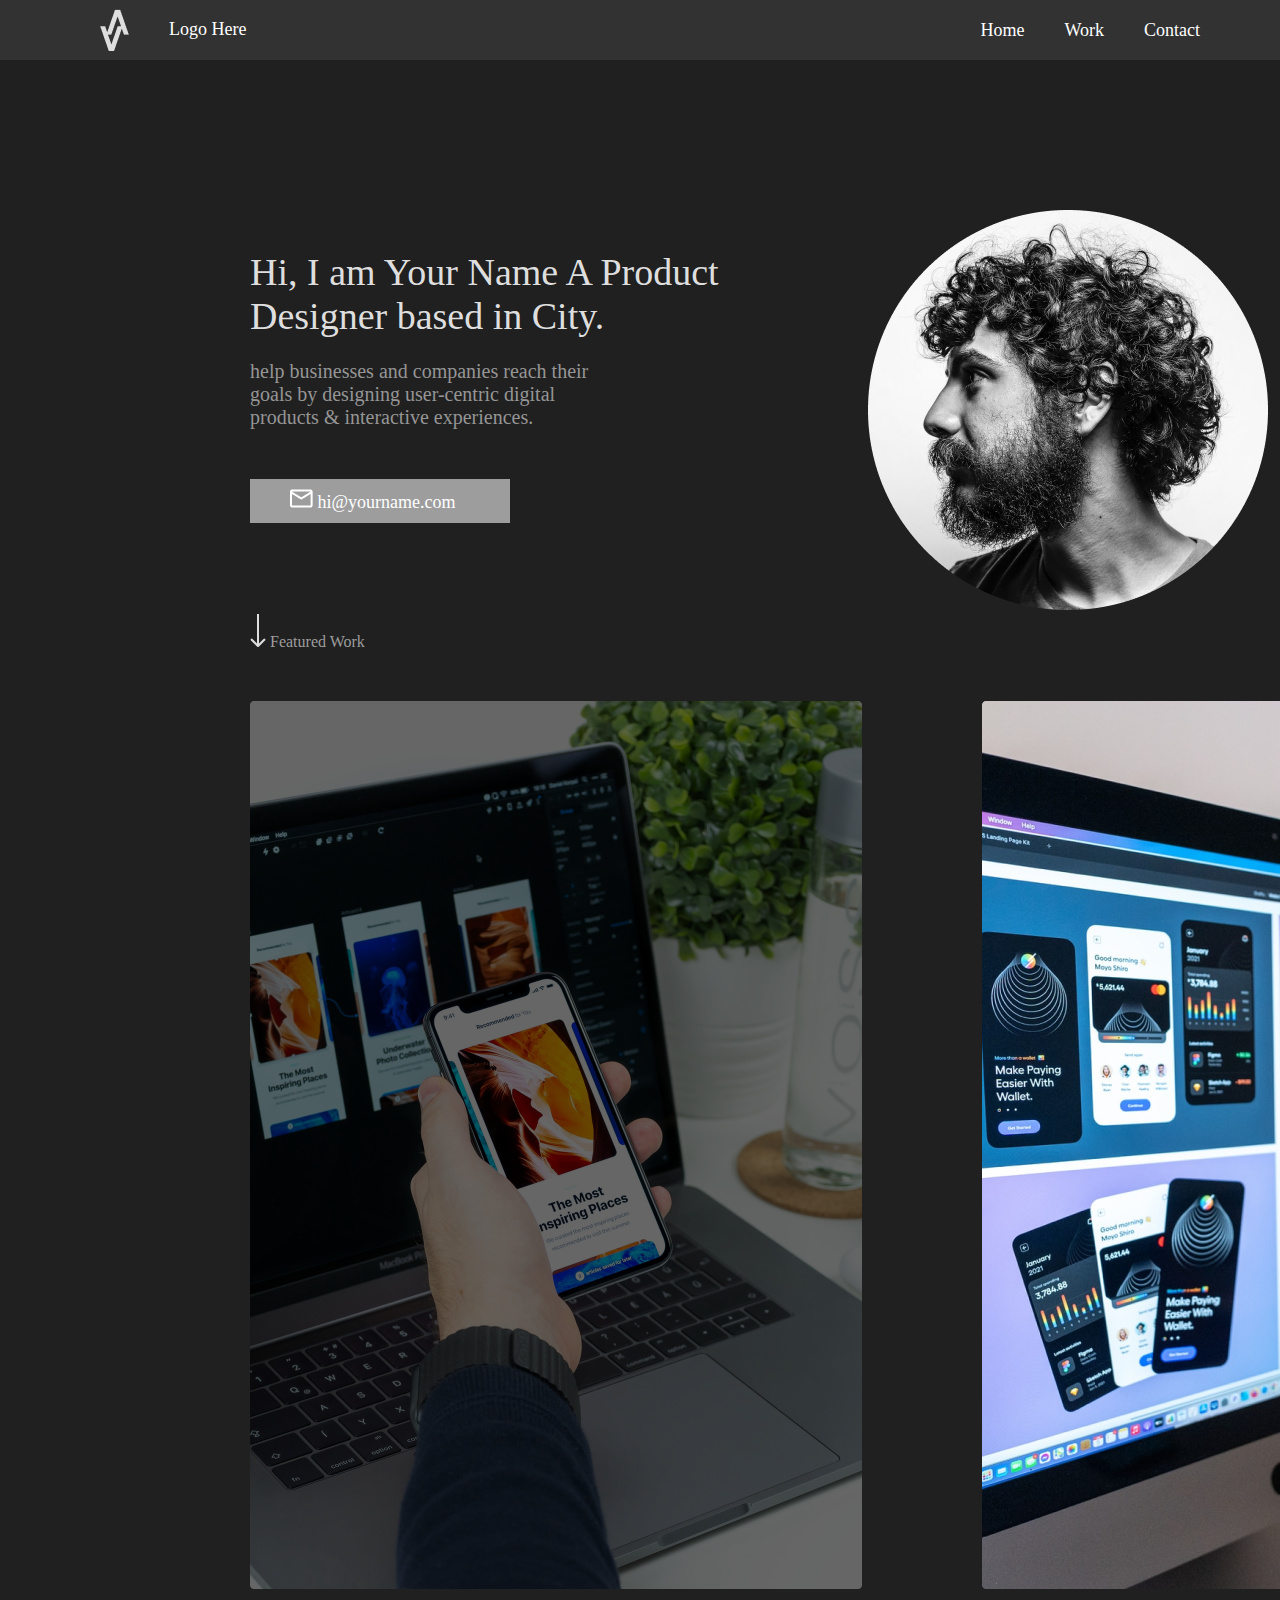
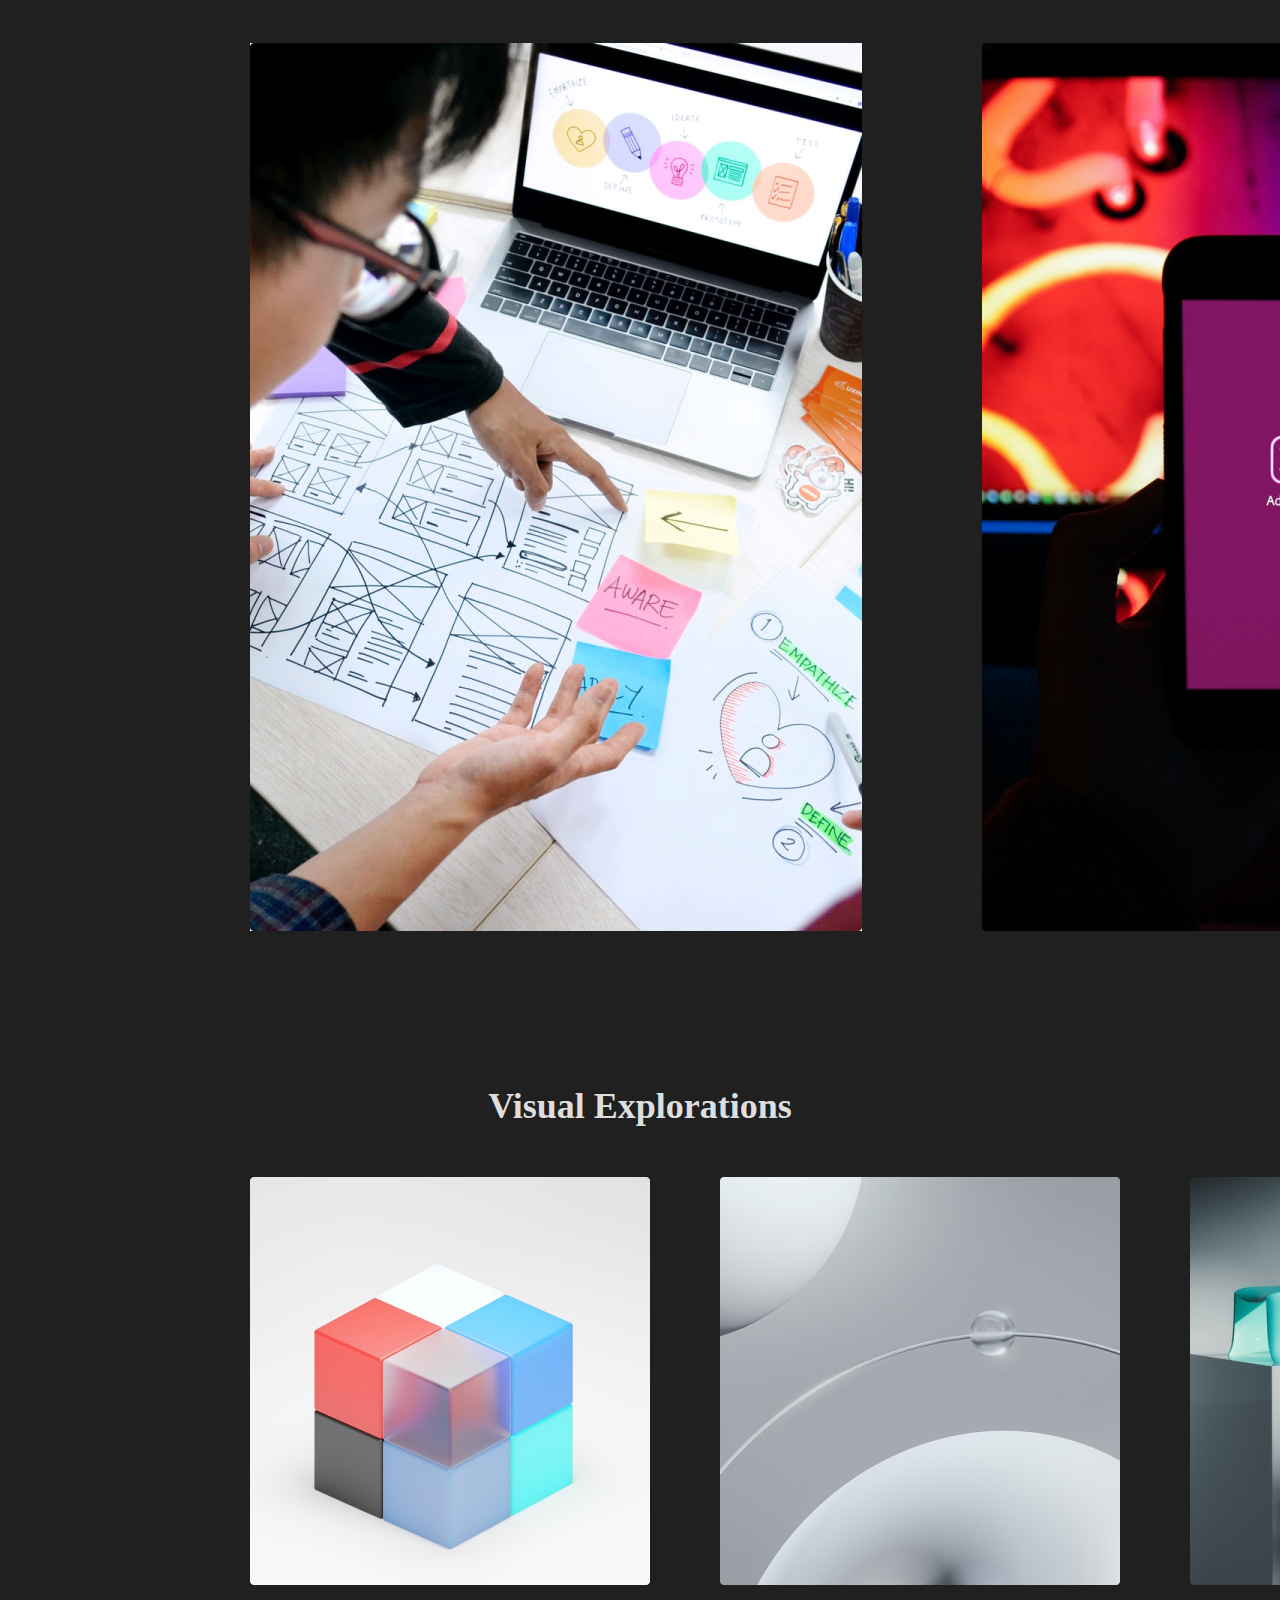
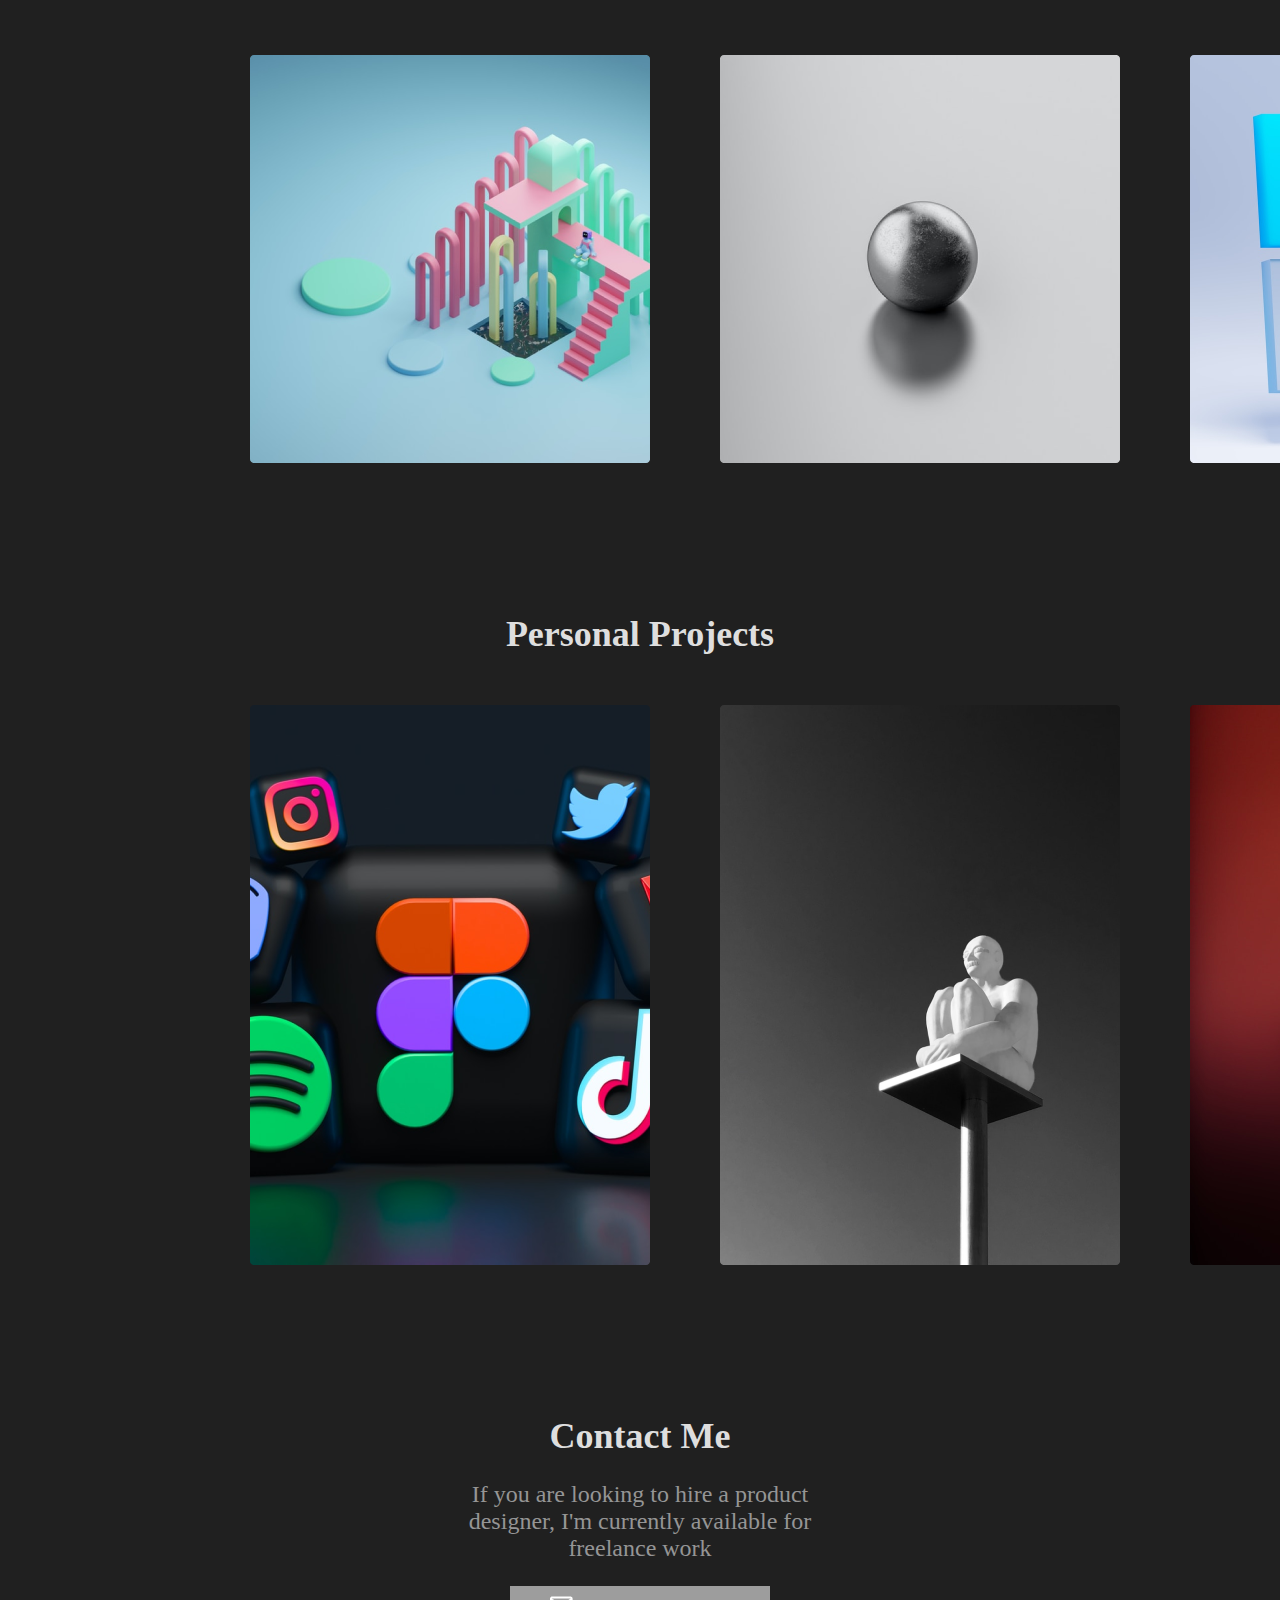
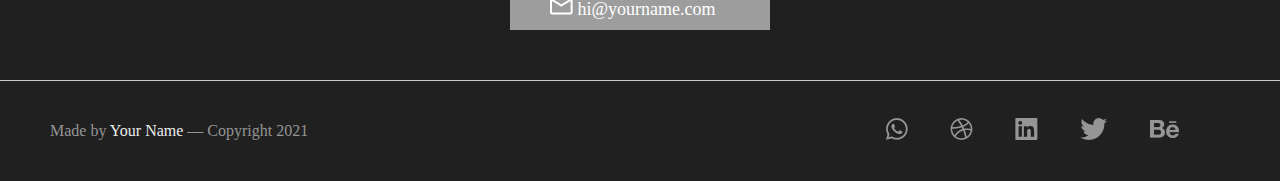
==== index.html @ 7e9dc646 "final project" ====
<!DOCTYPE html>
<html lang="ka">

<head>
    <title> Logo Here </title>
    <link rel="stylesheet" href="./styles/main.css">
</head>
    
<body>
    <header>
        <nav class="d-flex justify-content-between align-items-center">
            <div class="catalog-left">
                <img src="./assets/img/Group 2.png"> <a href="#"> Logo Here </a>
            </div>
            <div class="catalog-right">
                <a href="#"> Home </a>
                <a href="file:///home/notoriousg/Desktop/final-project/work.html#"> Work </a>
                <a href="#"> Contact </a>
            </div>
        </nav>
    </header>

    <div class="container">
        <div>
            <div class="hi">
                 Hi, I am Your Name A Product Designer based in City.
            </div>
            <p class="help">
                help businesses and companies reach 
                their goals by designing user-centric digital 
                products & interactive experiences.
            </p>
            <div class="email">
                <img src="./assets/img/Group.png">

                 hi@yourname.com
                 
            </div>
        </div>
        <div class="div-img">
            <img src="./assets/img/unsplash_XHVpWcr5grQ.png">
        </div>    
    </div>

    <div class="arrow">
        <img src="./assets/img/Arrow 1.png">
         Featured Work
    </div>

    <div class="grid-container">
        <div class="grid-item"><img src="./assets/img/unsplash_mxPiMiz7KCo.png" width="612px" height="888px"></div>
        <div class="grid-ittem"><img src="./assets/img/unsplash_g-pKprPg5yw.png" width="612px" height="888px"></div>
        <div class="grid-iteem"><img src="./assets/img/unsplash_pqzRfBhd9r0.jpg" width="612px" height="888px"></div>
        <div class="grid-item"><img src="./assets/img/unsplash_x-HpilsdKEk.png" width="612px" height="888px"></div>
    </div>

    <h1>
        Visual Explorations
    </h1>

    <div class="second-grid-container">
        <div class="grid-item"><img src="./assets/img/unsplash_fd6K_OFlnRA.png"></div>
        <div class="grid-item"><img src="./assets/img/unsplash_Glel-RswQqM.png"></div>
        <div class="grid-item"><img src="./assets/img/unsplash_pPTw_RTkvXQ.png"></div>
        <div class="grid-item"><img src="./assets/img/unsplash_hpEcXWOJjjc.png"></div>
        <div class="grid-item"><img src="./assets/img/unsplash_3CoSLrSrvhY.png"></div>
        <div class="grid-item"><img src="./assets/img/unsplash_qAR2ndjOAsE.png"></div>
    </div> 

    <h1>
        Personal Projects
    </h1>

    <div class="third-grid-container">
        <div class="grid-item"><img src="./assets/img/Rectangle 4.png"></div>
        <div class="grid-item"><img src="./assets/img/1.png"></div>
        <div class="grid-item"><img src="./assets/img/2.png"></div>
    </div>

    <h1>
        Contact Me
    </h1>
        <p class="work">
            If you are looking to hire a product designer, 
            I'm currently available for freelance work
        </p>
    
    <div class="email-repeat">
        <img src="./assets/img/Group.png">

        hi@yourname.com
             
    </div>

    <div class="second-container">
        <div>
            <div class="copyright">
                Made by <span> Your Name </span> — Copyright 2021
            </div>
        </div>
            <div class="icons">
                <img src="./assets/img/Icons.png">
            </div>
    </div>




</body>
---- styles/main.css ----
@import './header.css';
@import './flexbox.css';
@import './grid.css';

body {
    background-color: #202020;
    margin: 0;
}

.arrow {
    color: #9D9D9D;
    width: 120px;
    margin-left: 250px;
    align-items: center;
    font-size: 16px;
}

h1 {
    color: #DEDEDE;
    align-items: center;
    text-align: center;
    margin-top: 150px;
    font-size: 36px;
}


.email-repeat  {
    color: white;
    background-color: #9D9D9D;
    align-items: center;
    margin-inline: auto;
    width: 180px;
    padding: 10px 40px;
    font-size: 18px;
}

.cont{
    height: 60px;
    background-color: transparent;
}

.main-container {
    display: flex;
    height: 893px;
}

h2 {
    margin-top: 128px;
    margin-left: 80px;
    color: #959595;
    font-size: 16px;
}

.covibe {
    color: #DEDEDE;
    font-size: 32px;
    width: 344px;
    margin-top: 12px;
    margin-left: 80px;
}

.designing {
    color: #DEDEDE;
    font-size: 32px;
    width: 1248px;
    margin-top: 12px;
    margin-left: 80px;
}

.launch-photo {
    margin-top: 120px;
}

.lorem {
    color: #DEDEDE;
    font-size: 32px;
    width: 1248px;
    margin-top: 12px;
    margin-left: 80px;
}

.tiktok {
    margin-top: 50px;
    margin-left: 80px;
}
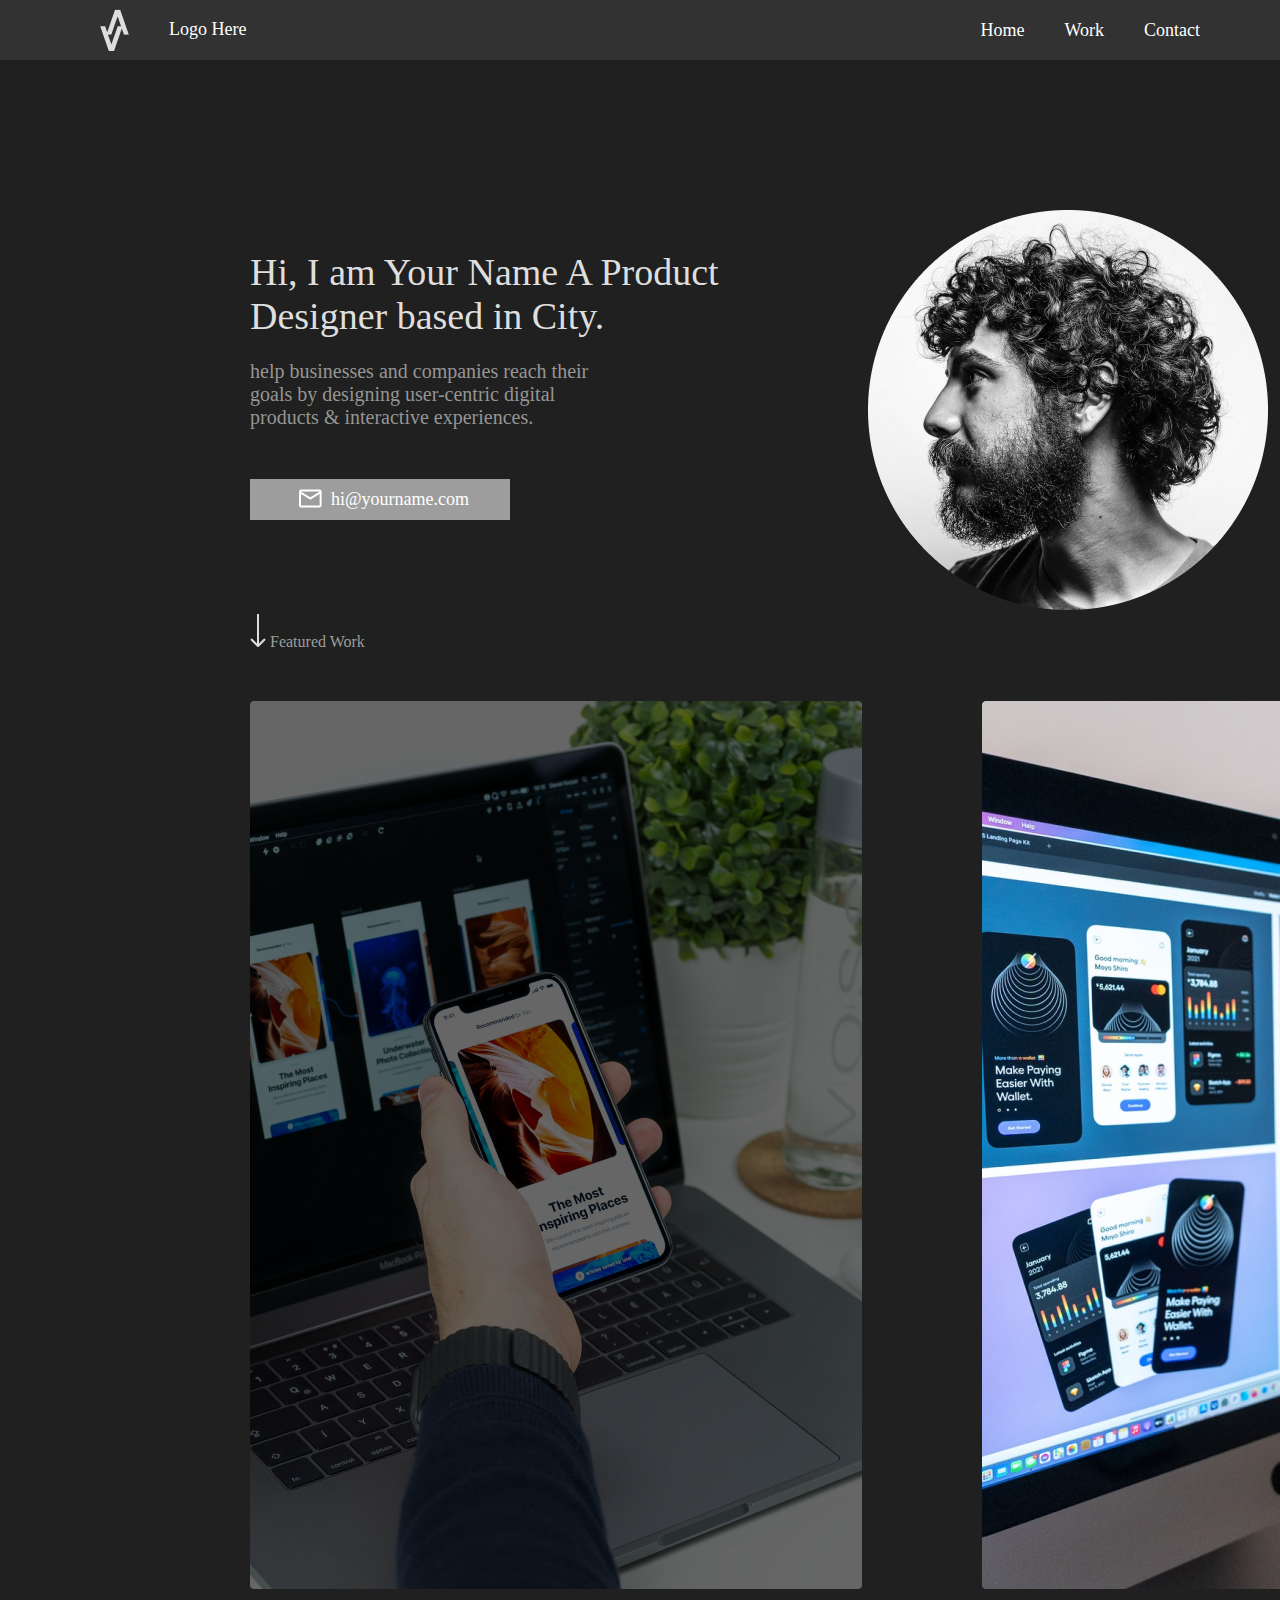
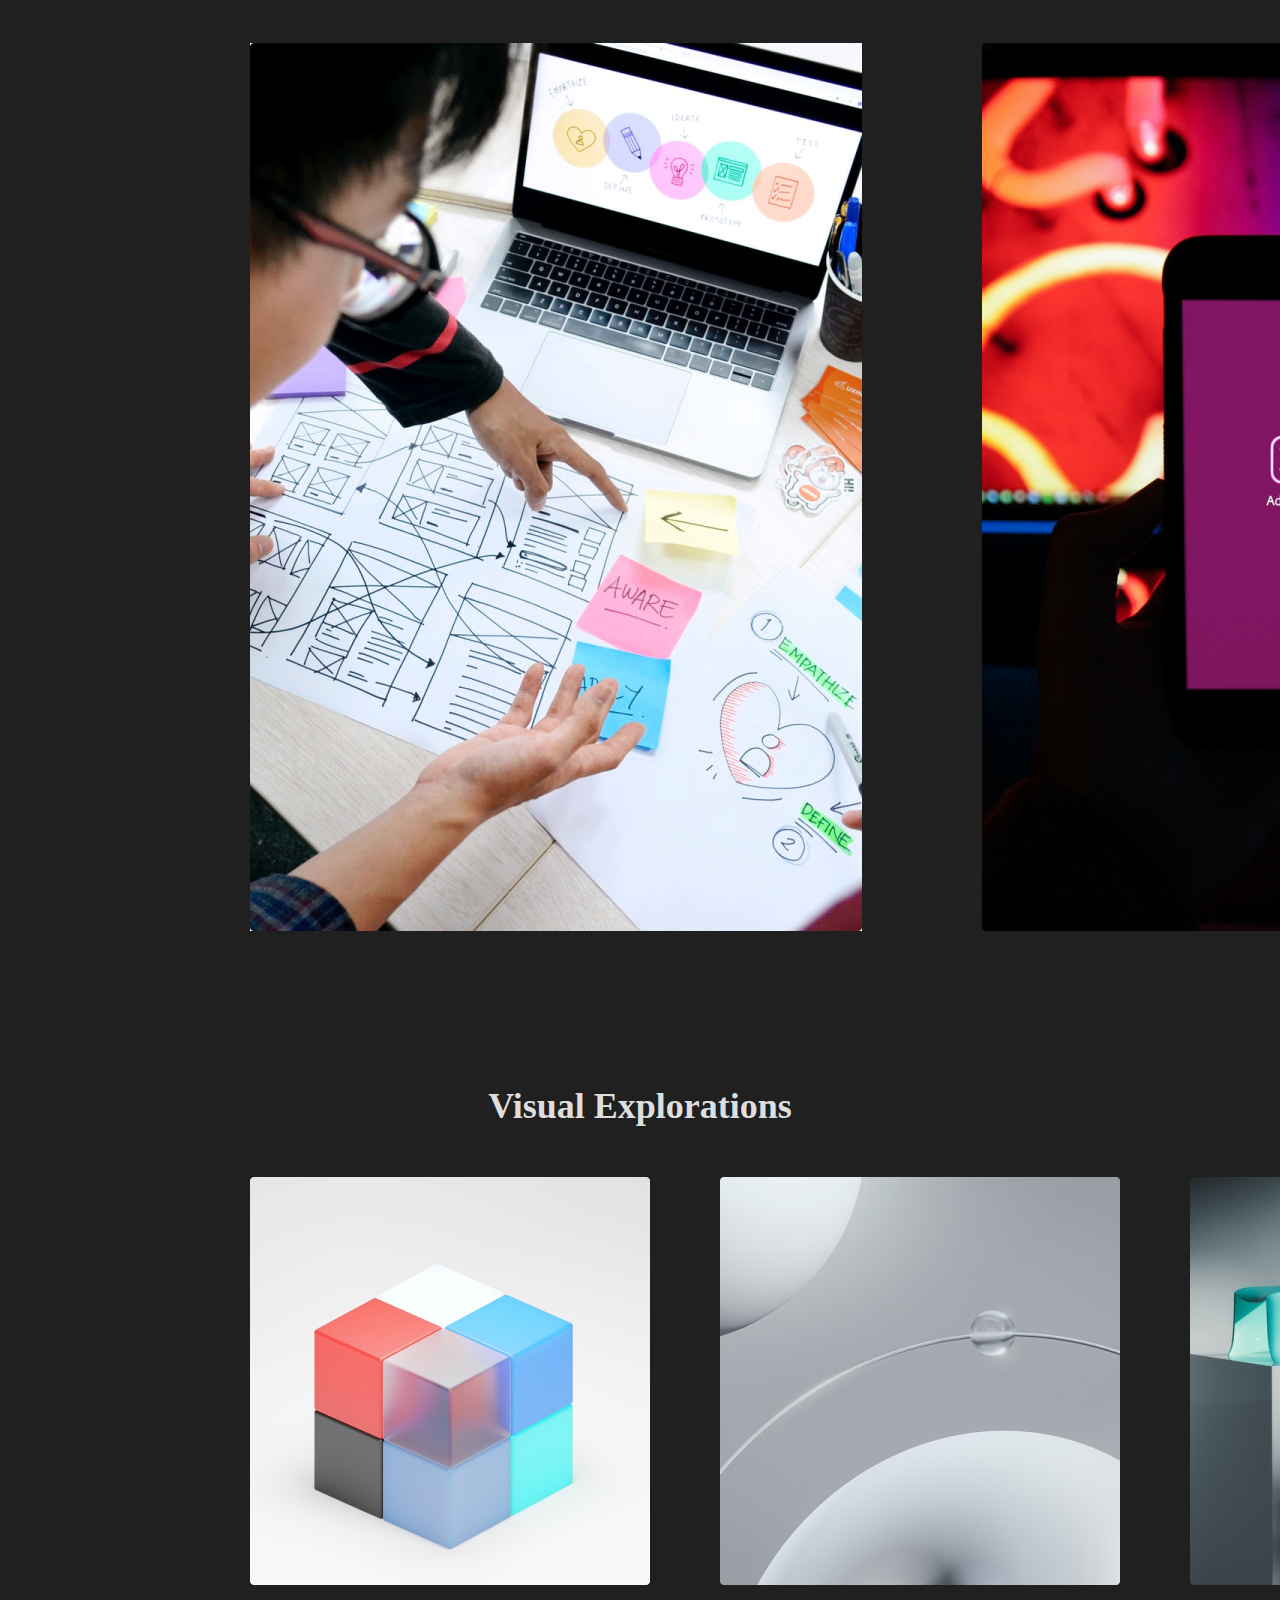
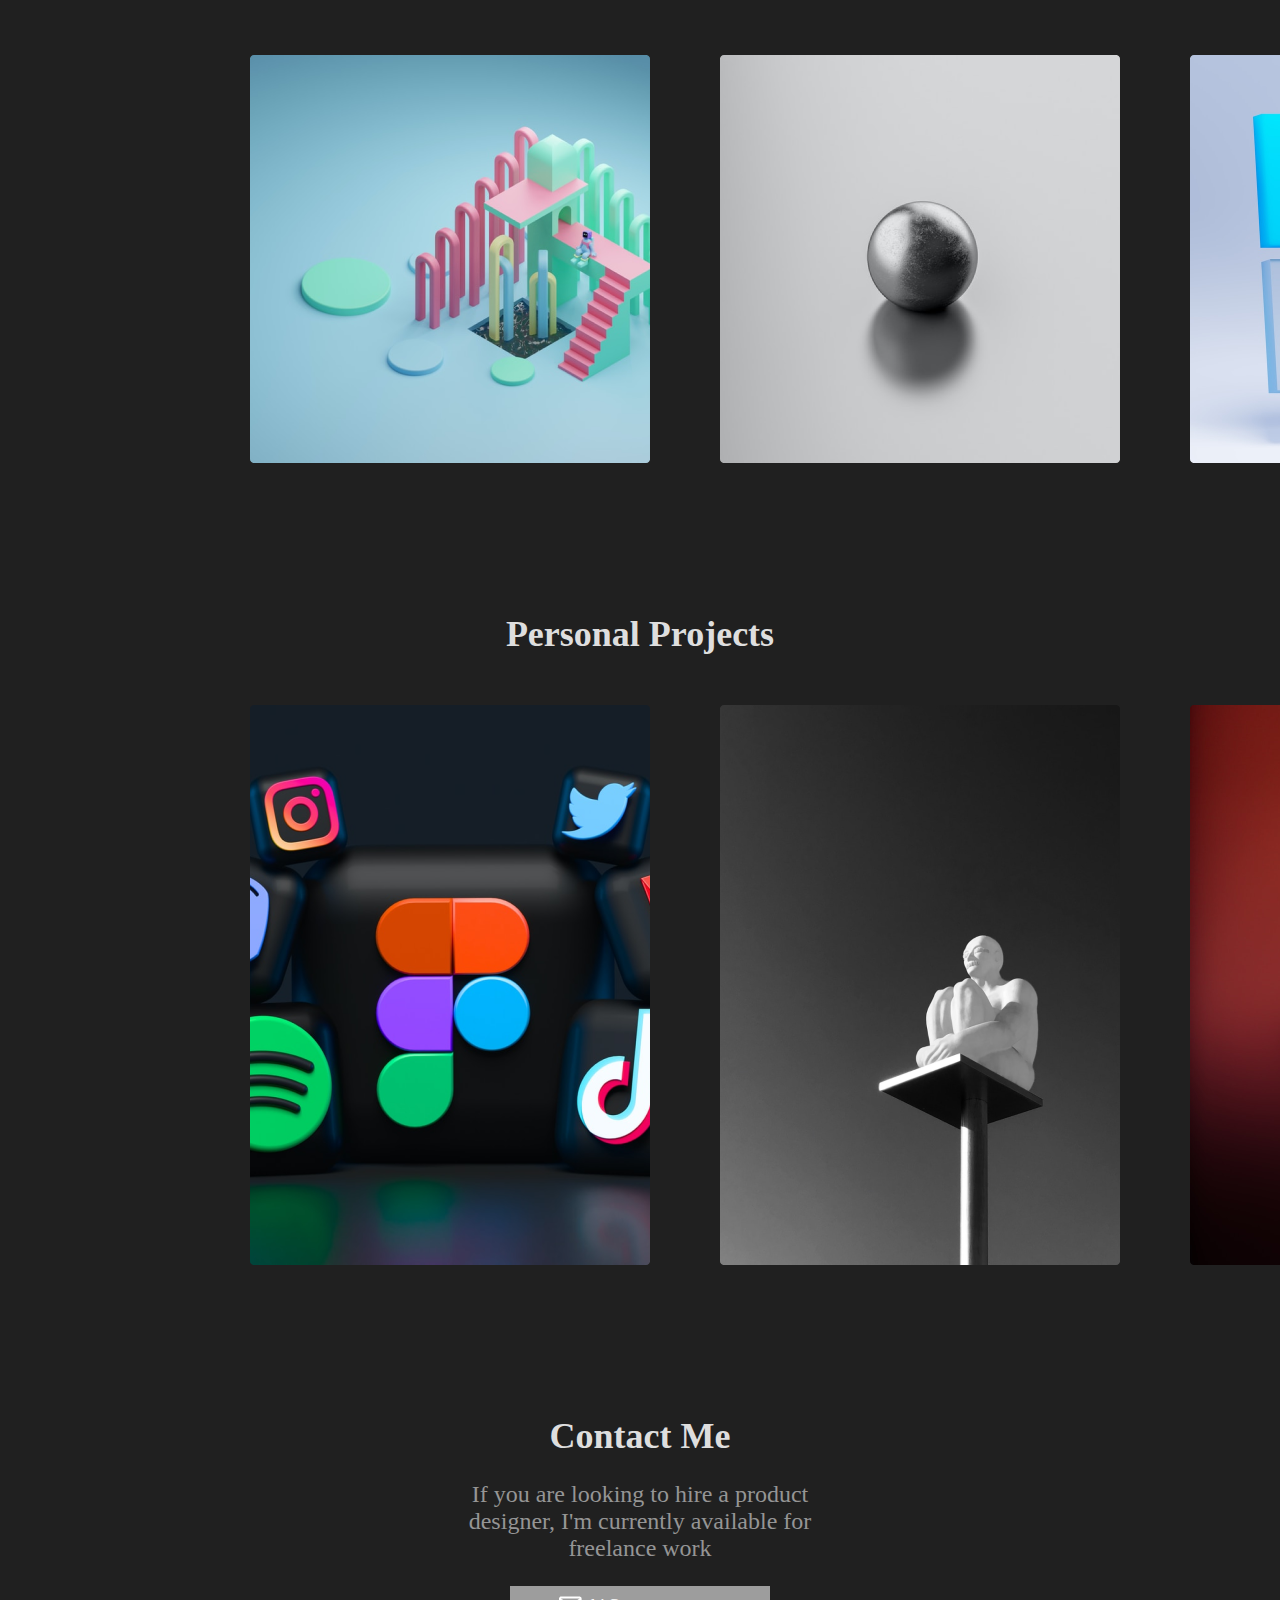
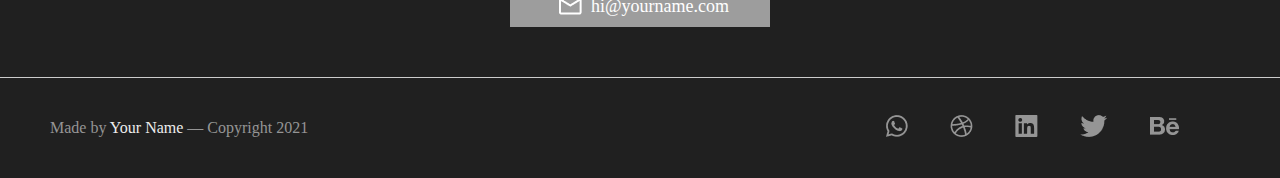
==== commit f1685e32: "Fix email icons" ====
--- a/index.html
+++ b/index.html
@@ -14,14 +14,14 @@
             </div>
             <div class="catalog-right">
                 <a href="#"> Home </a>
-                <a href="file:///home/notoriousg/Desktop/final-project/work.html#"> Work </a>
+                <a href="work.html"> Work </a>
                 <a href="#"> Contact </a>
             </div>
         </nav>
     </header>
 
     <div class="container">
-        <div>
+        <div class="profile">
             <div class="hi">
                  Hi, I am Your Name A Product Designer based in City.
             </div>
@@ -32,9 +32,7 @@
             </p>
             <div class="email">
                 <img src="./assets/img/Group.png">
-
-                 hi@yourname.com
-                 
+                 <span class="user-email">hi@yourname.com</span> 
             </div>
         </div>
         <div class="div-img">
@@ -87,9 +85,7 @@
     
     <div class="email-repeat">
         <img src="./assets/img/Group.png">
-
-        hi@yourname.com
-             
+        <span class="user-email">hi@yourname.com</span>  
     </div>
 
     <div class="second-container">
